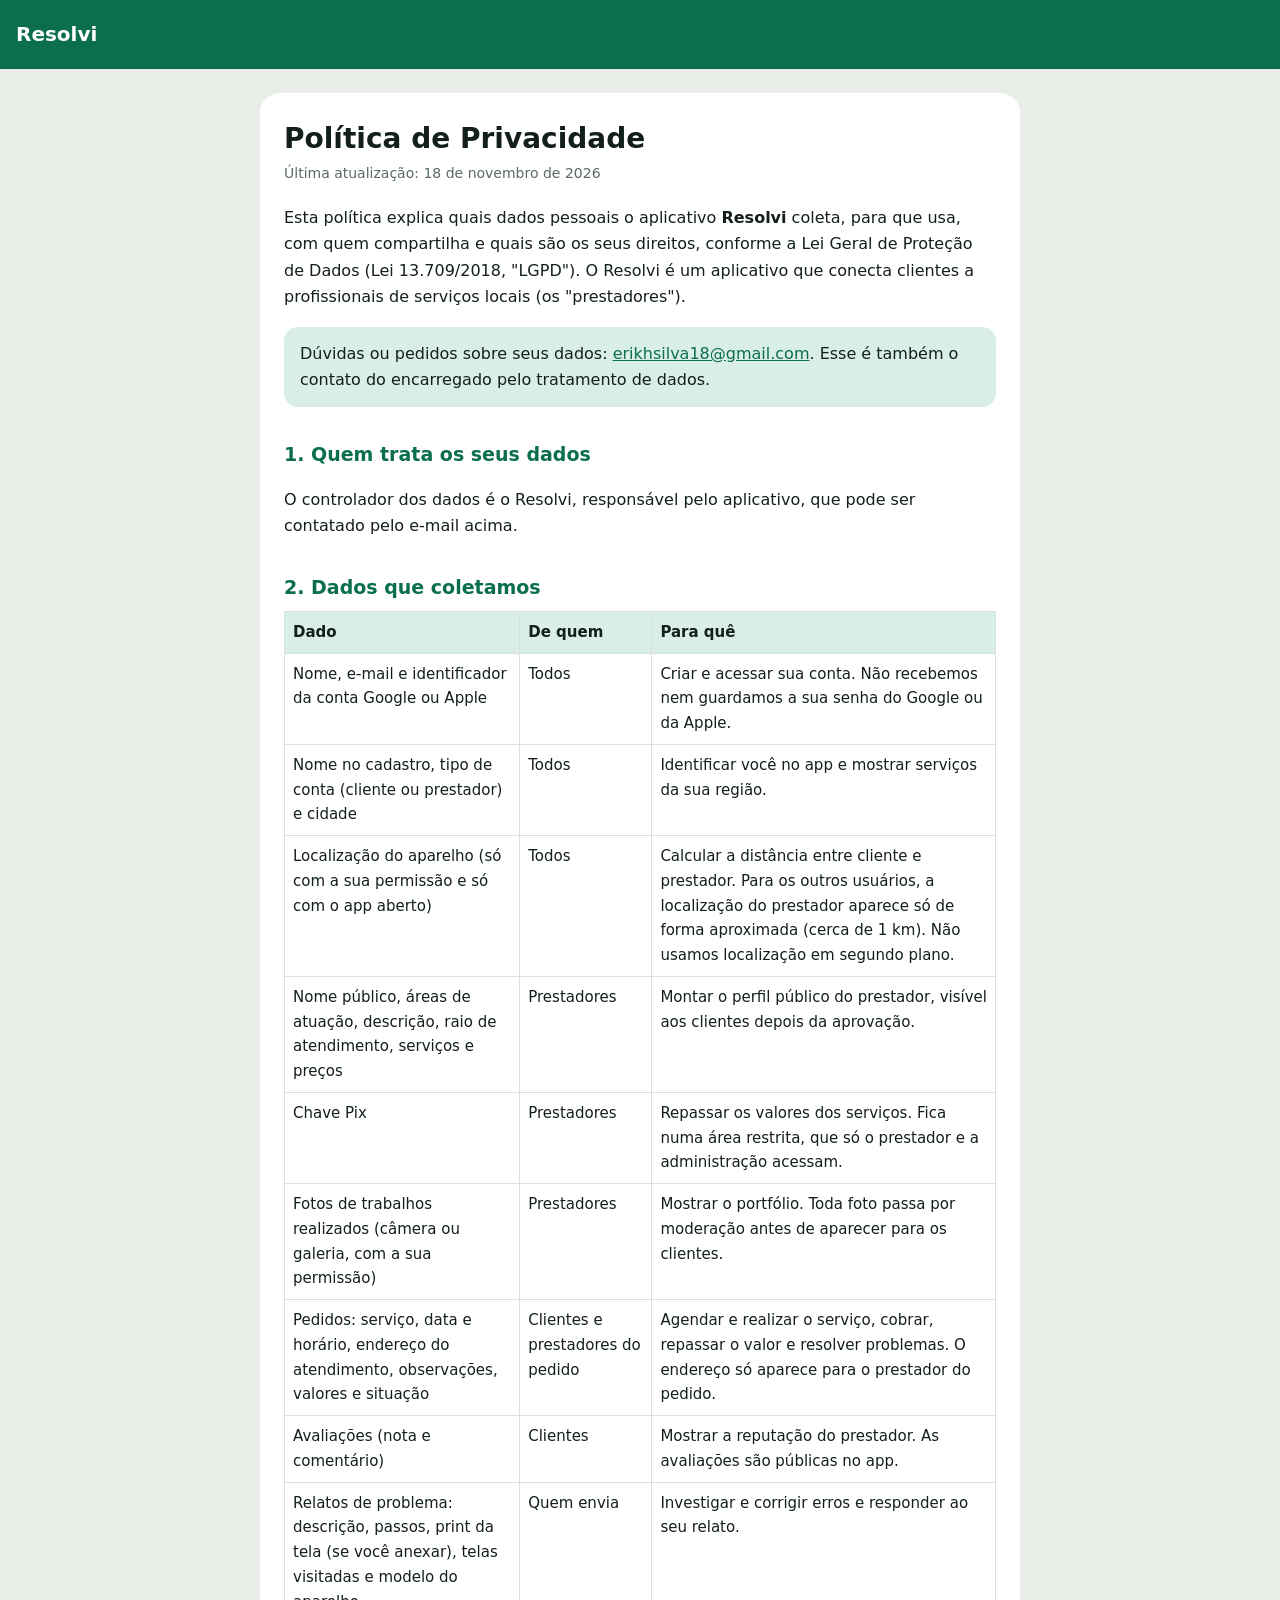
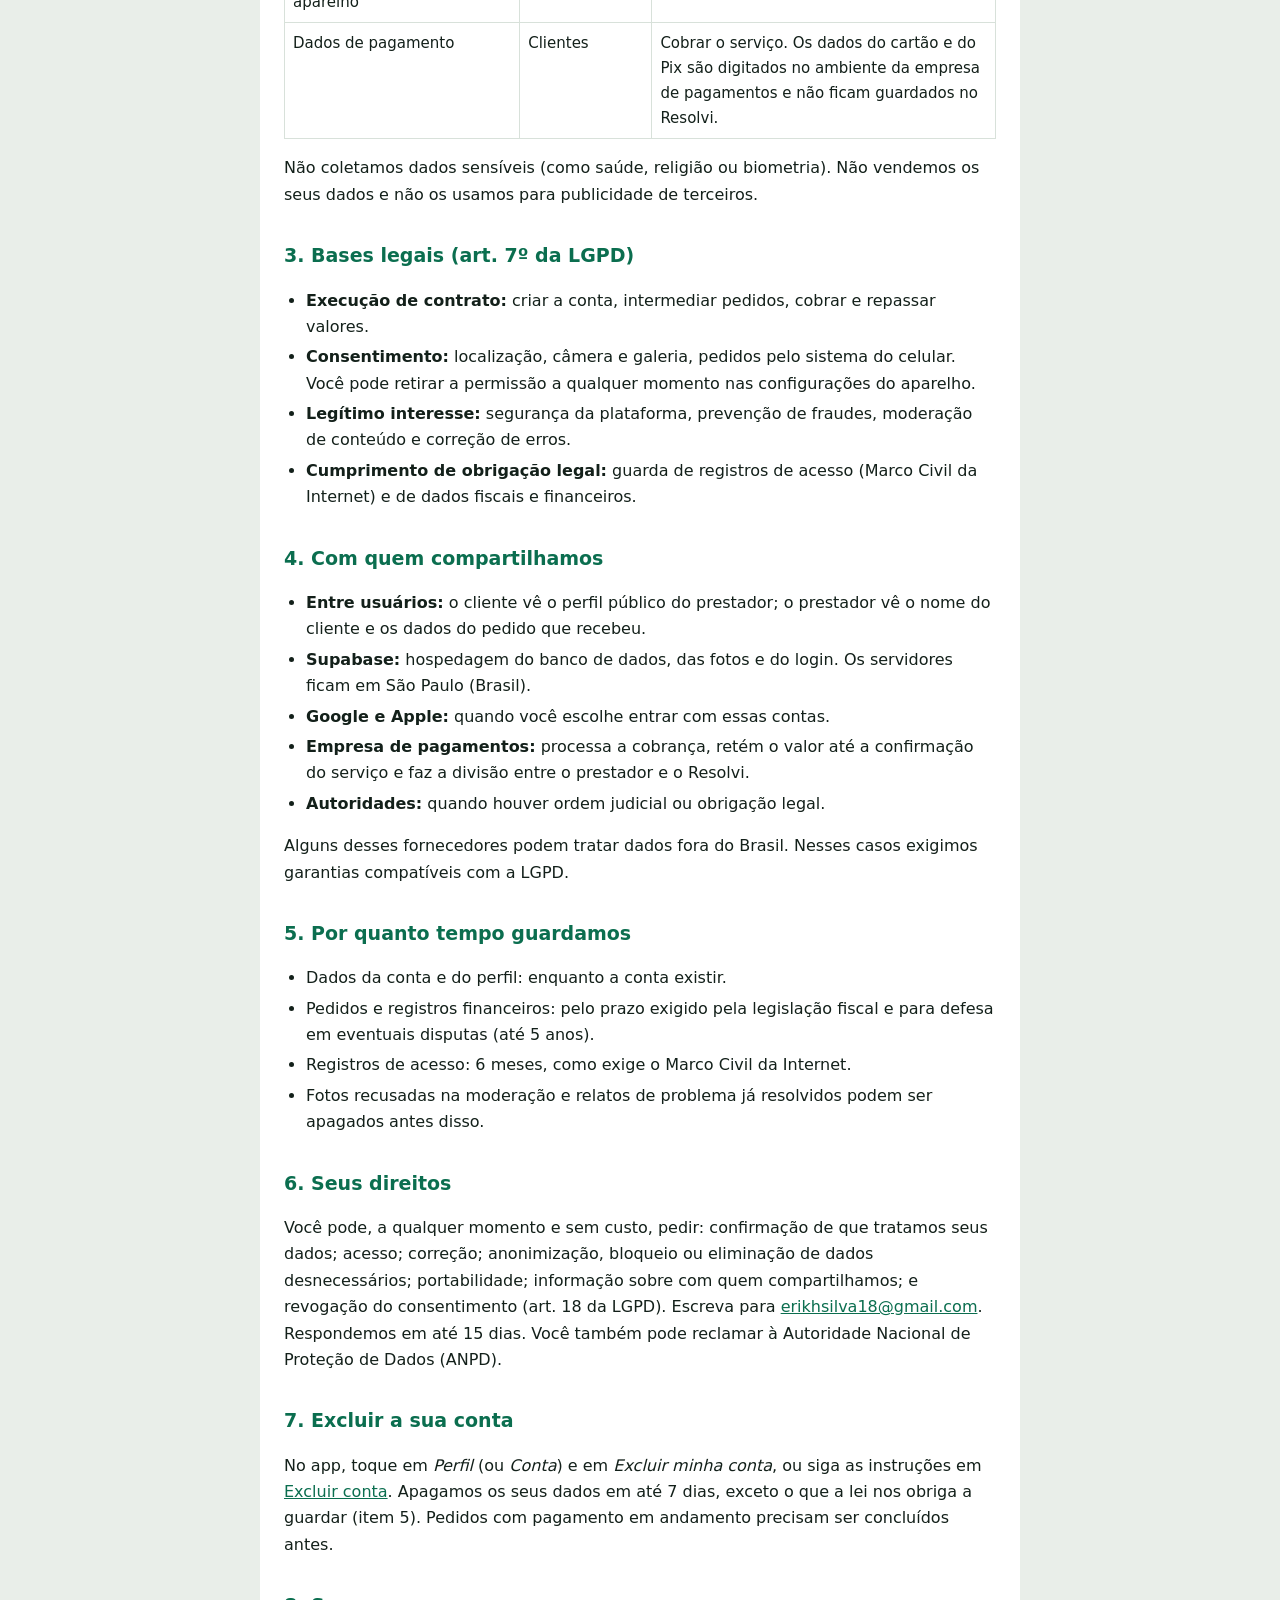
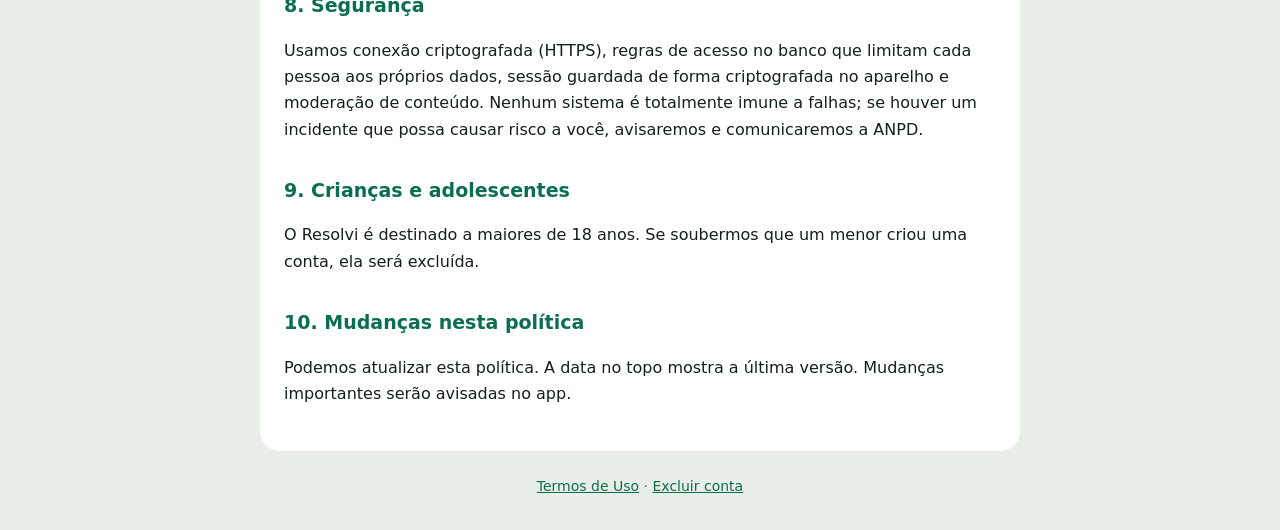
==== privacidade/index.html @ 39bfbbc3 "Páginas de privacidade, termos e exclusão de conta do Resolvi Co-Authored-By: Claude Opus 5.5 <norep" ====
<!doctype html>
<html lang="pt-BR">
<head>
<meta charset="utf-8">
<meta name="viewport" content="width=device-width, initial-scale=1">
<title>Política de Privacidade · Resolvi</title>
<link rel="stylesheet" href="../style.css">
</head>
<body>
<header><a href="../">Resolvi</a></header>
<main>
<h1>Política de Privacidade</h1>
<p class="data">Última atualização: 18 de novembro de 2026</p>

<p>Esta política explica quais dados pessoais o aplicativo <strong>Resolvi</strong> coleta, para que usa, com quem
compartilha e quais são os seus direitos, conforme a Lei Geral de Proteção de Dados (Lei 13.709/2018, "LGPD").
O Resolvi é um aplicativo que conecta clientes a profissionais de serviços locais (os "prestadores").</p>

<div class="caixa">Dúvidas ou pedidos sobre seus dados: <a href="mailto:erikhsilva18@gmail.com">erikhsilva18@gmail.com</a>.
Esse é também o contato do encarregado pelo tratamento de dados.</div>

<h2>1. Quem trata os seus dados</h2>
<p>O controlador dos dados é o Resolvi, responsável pelo aplicativo, que pode ser contatado pelo e-mail acima.</p>

<h2>2. Dados que coletamos</h2>
<table>
<tr><th>Dado</th><th>De quem</th><th>Para quê</th></tr>
<tr><td>Nome, e-mail e identificador da conta Google ou Apple</td><td>Todos</td><td>Criar e acessar sua conta. Não recebemos nem guardamos a sua senha do Google ou da Apple.</td></tr>
<tr><td>Nome no cadastro, tipo de conta (cliente ou prestador) e cidade</td><td>Todos</td><td>Identificar você no app e mostrar serviços da sua região.</td></tr>
<tr><td>Localização do aparelho (só com a sua permissão e só com o app aberto)</td><td>Todos</td><td>Calcular a distância entre cliente e prestador. Para os outros usuários, a localização do prestador aparece só de forma aproximada (cerca de 1 km). Não usamos localização em segundo plano.</td></tr>
<tr><td>Nome público, áreas de atuação, descrição, raio de atendimento, serviços e preços</td><td>Prestadores</td><td>Montar o perfil público do prestador, visível aos clientes depois da aprovação.</td></tr>
<tr><td>Chave Pix</td><td>Prestadores</td><td>Repassar os valores dos serviços. Fica numa área restrita, que só o prestador e a administração acessam.</td></tr>
<tr><td>Fotos de trabalhos realizados (câmera ou galeria, com a sua permissão)</td><td>Prestadores</td><td>Mostrar o portfólio. Toda foto passa por moderação antes de aparecer para os clientes.</td></tr>
<tr><td>Pedidos: serviço, data e horário, endereço do atendimento, observações, valores e situação</td><td>Clientes e prestadores do pedido</td><td>Agendar e realizar o serviço, cobrar, repassar o valor e resolver problemas. O endereço só aparece para o prestador do pedido.</td></tr>
<tr><td>Avaliações (nota e comentário)</td><td>Clientes</td><td>Mostrar a reputação do prestador. As avaliações são públicas no app.</td></tr>
<tr><td>Relatos de problema: descrição, passos, print da tela (se você anexar), telas visitadas e modelo do aparelho</td><td>Quem envia</td><td>Investigar e corrigir erros e responder ao seu relato.</td></tr>
<tr><td>Dados de pagamento</td><td>Clientes</td><td>Cobrar o serviço. Os dados do cartão e do Pix são digitados no ambiente da empresa de pagamentos e não ficam guardados no Resolvi.</td></tr>
</table>
<p>Não coletamos dados sensíveis (como saúde, religião ou biometria). Não vendemos os seus dados e não os usamos
para publicidade de terceiros.</p>

<h2>3. Bases legais (art. 7º da LGPD)</h2>
<ul>
<li><strong>Execução de contrato:</strong> criar a conta, intermediar pedidos, cobrar e repassar valores.</li>
<li><strong>Consentimento:</strong> localização, câmera e galeria, pedidos pelo sistema do celular. Você pode retirar a permissão a qualquer momento nas configurações do aparelho.</li>
<li><strong>Legítimo interesse:</strong> segurança da plataforma, prevenção de fraudes, moderação de conteúdo e correção de erros.</li>
<li><strong>Cumprimento de obrigação legal:</strong> guarda de registros de acesso (Marco Civil da Internet) e de dados fiscais e financeiros.</li>
</ul>

<h2>4. Com quem compartilhamos</h2>
<ul>
<li><strong>Entre usuários:</strong> o cliente vê o perfil público do prestador; o prestador vê o nome do cliente e os dados do pedido que recebeu.</li>
<li><strong>Supabase:</strong> hospedagem do banco de dados, das fotos e do login. Os servidores ficam em São Paulo (Brasil).</li>
<li><strong>Google e Apple:</strong> quando você escolhe entrar com essas contas.</li>
<li><strong>Empresa de pagamentos:</strong> processa a cobrança, retém o valor até a confirmação do serviço e faz a divisão entre o prestador e o Resolvi.</li>
<li><strong>Autoridades:</strong> quando houver ordem judicial ou obrigação legal.</li>
</ul>
<p>Alguns desses fornecedores podem tratar dados fora do Brasil. Nesses casos exigimos garantias compatíveis com a LGPD.</p>

<h2>5. Por quanto tempo guardamos</h2>
<ul>
<li>Dados da conta e do perfil: enquanto a conta existir.</li>
<li>Pedidos e registros financeiros: pelo prazo exigido pela legislação fiscal e para defesa em eventuais disputas (até 5 anos).</li>
<li>Registros de acesso: 6 meses, como exige o Marco Civil da Internet.</li>
<li>Fotos recusadas na moderação e relatos de problema já resolvidos podem ser apagados antes disso.</li>
</ul>

<h2>6. Seus direitos</h2>
<p>Você pode, a qualquer momento e sem custo, pedir: confirmação de que tratamos seus dados; acesso; correção;
anonimização, bloqueio ou eliminação de dados desnecessários; portabilidade; informação sobre com quem compartilhamos;
e revogação do consentimento (art. 18 da LGPD). Escreva para <a href="mailto:erikhsilva18@gmail.com">erikhsilva18@gmail.com</a>.
Respondemos em até 15 dias. Você também pode reclamar à Autoridade Nacional de Proteção de Dados (ANPD).</p>

<h2>7. Excluir a sua conta</h2>
<p>No app, toque em <em>Perfil</em> (ou <em>Conta</em>) e em <em>Excluir minha conta</em>, ou siga as instruções em
<a href="../excluir-conta/">Excluir conta</a>. Apagamos os seus dados em até 7 dias, exceto o que a lei nos obriga a
guardar (item 5). Pedidos com pagamento em andamento precisam ser concluídos antes.</p>

<h2>8. Segurança</h2>
<p>Usamos conexão criptografada (HTTPS), regras de acesso no banco que limitam cada pessoa aos próprios dados, sessão
guardada de forma criptografada no aparelho e moderação de conteúdo. Nenhum sistema é totalmente imune a falhas; se
houver um incidente que possa causar risco a você, avisaremos e comunicaremos a ANPD.</p>

<h2>9. Crianças e adolescentes</h2>
<p>O Resolvi é destinado a maiores de 18 anos. Se soubermos que um menor criou uma conta, ela será excluída.</p>

<h2>10. Mudanças nesta política</h2>
<p>Podemos atualizar esta política. A data no topo mostra a última versão. Mudanças importantes serão avisadas no app.</p>
</main>
<footer><a href="../termos/">Termos de Uso</a> · <a href="../excluir-conta/">Excluir conta</a></footer>
</body>
</html>
---- style.css ----
:root{--bg:#E9EEE9;--surface:#fff;--ink:#13201A;--muted:#5A6B62;--line:#D8E1DA;--brand:#0B6E4F;--soft:#D9EEE4}
*{box-sizing:border-box}
body{margin:0;background:var(--bg);color:var(--ink);font:16px/1.65 Inter,system-ui,-apple-system,"Segoe UI",Roboto,sans-serif}
header{background:var(--brand);color:#fff;padding:18px 16px}
header a{color:#fff;text-decoration:none;font-weight:700;font-size:20px}
main{max-width:760px;margin:24px auto;padding:28px 24px;background:var(--surface);border-radius:20px}
@media (max-width:800px){main{margin:0;border-radius:0;padding:24px 16px}}
h1{font-size:28px;line-height:1.25;margin:0 0 6px}
h2{font-size:19px;margin:32px 0 8px;color:var(--brand)}
.data{color:var(--muted);font-size:14px;margin:0 0 20px}
a{color:var(--brand)}
ul{padding-left:22px}li{margin:4px 0}
table{width:100%;border-collapse:collapse;font-size:15px;margin:8px 0}
th,td{border:1px solid var(--line);padding:8px;text-align:left;vertical-align:top}
th{background:var(--soft)}
.caixa{background:var(--soft);border-radius:14px;padding:14px 16px;margin:16px 0}
footer{max-width:760px;margin:0 auto 32px;padding:0 16px;color:var(--muted);font-size:14px;text-align:center}
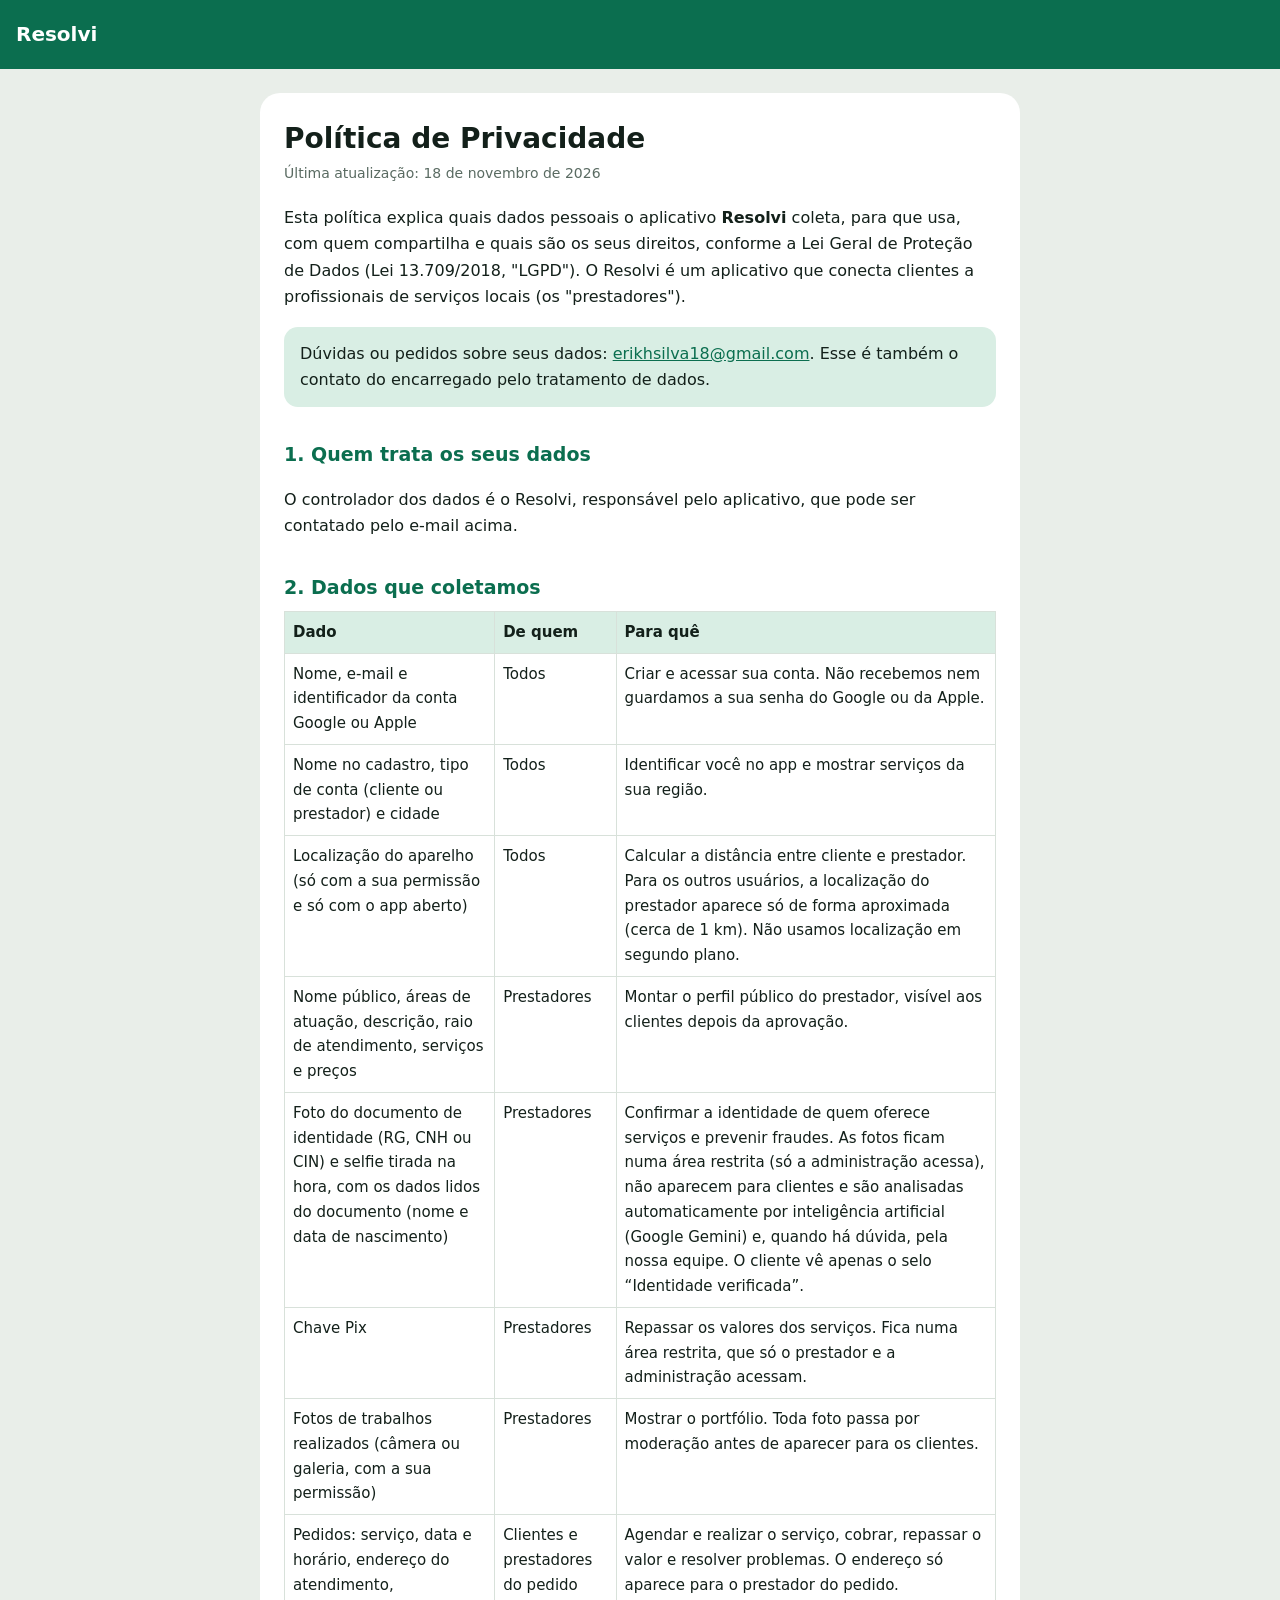
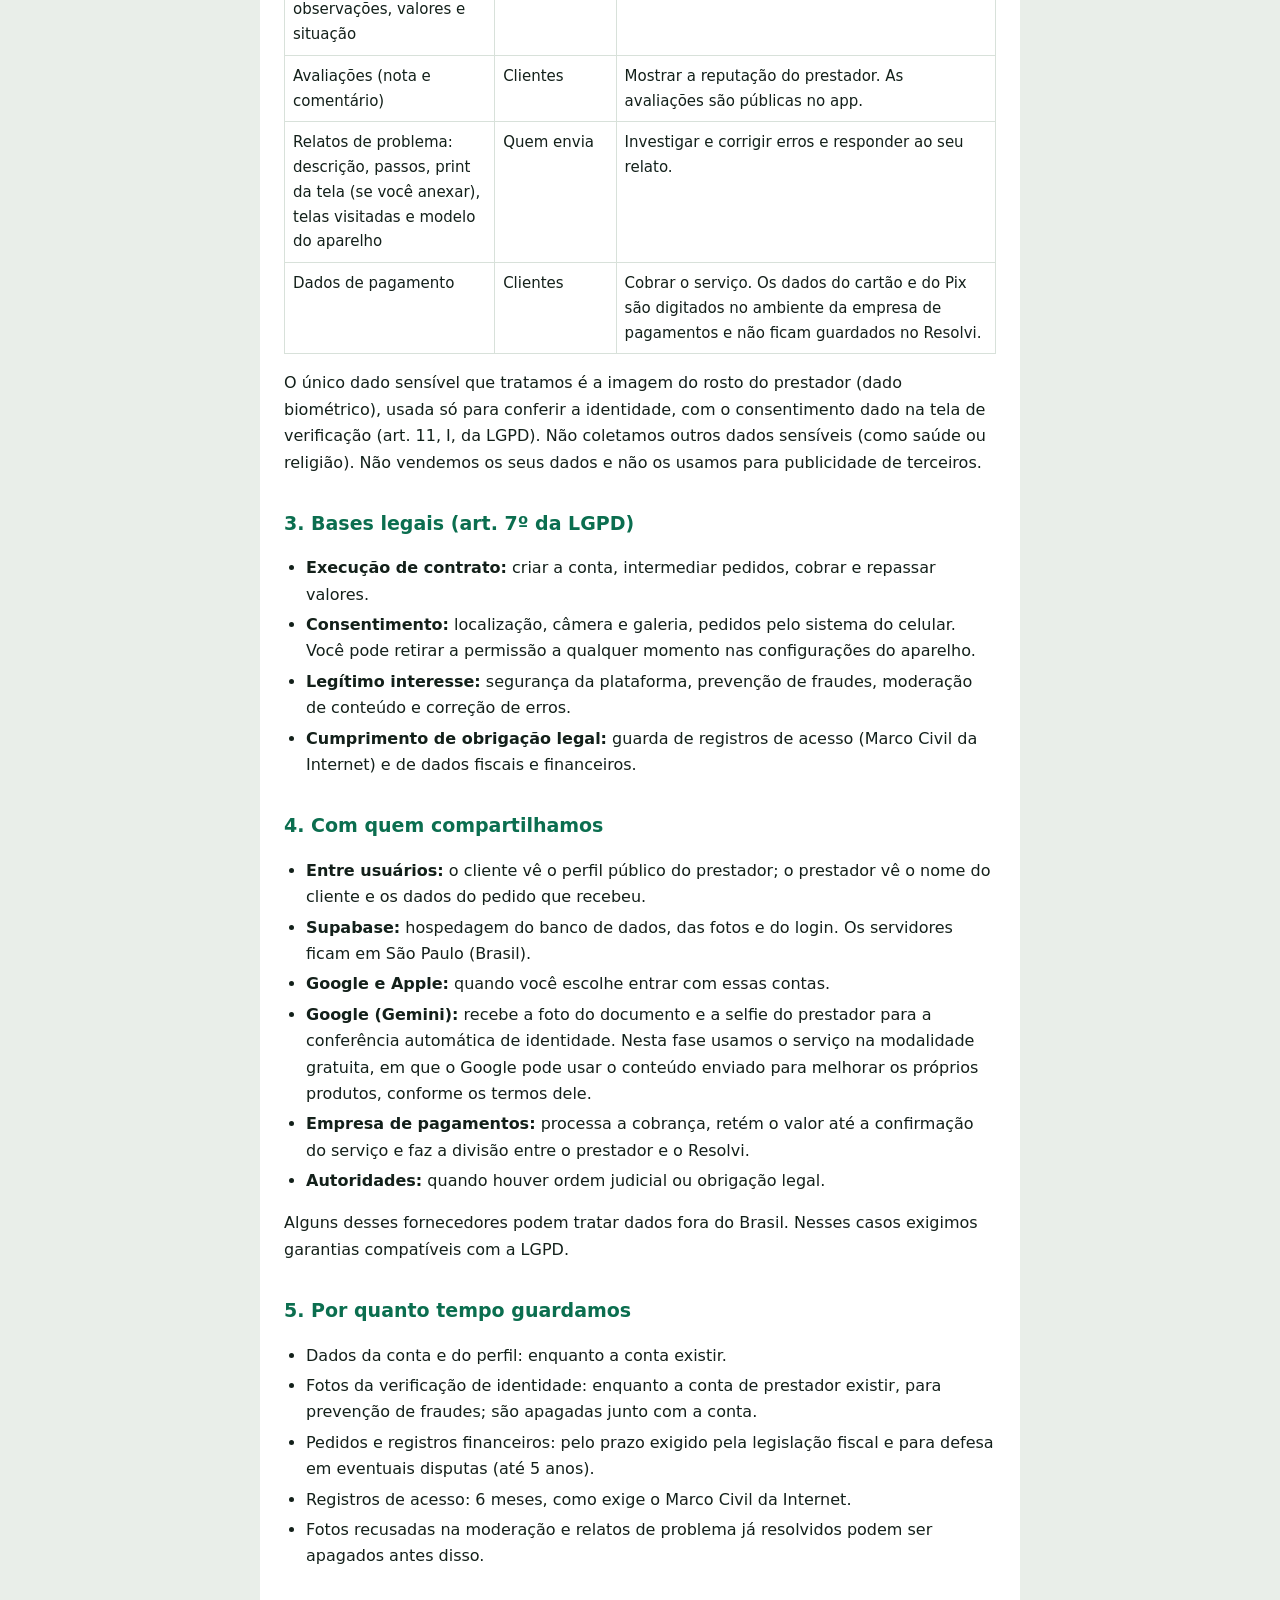
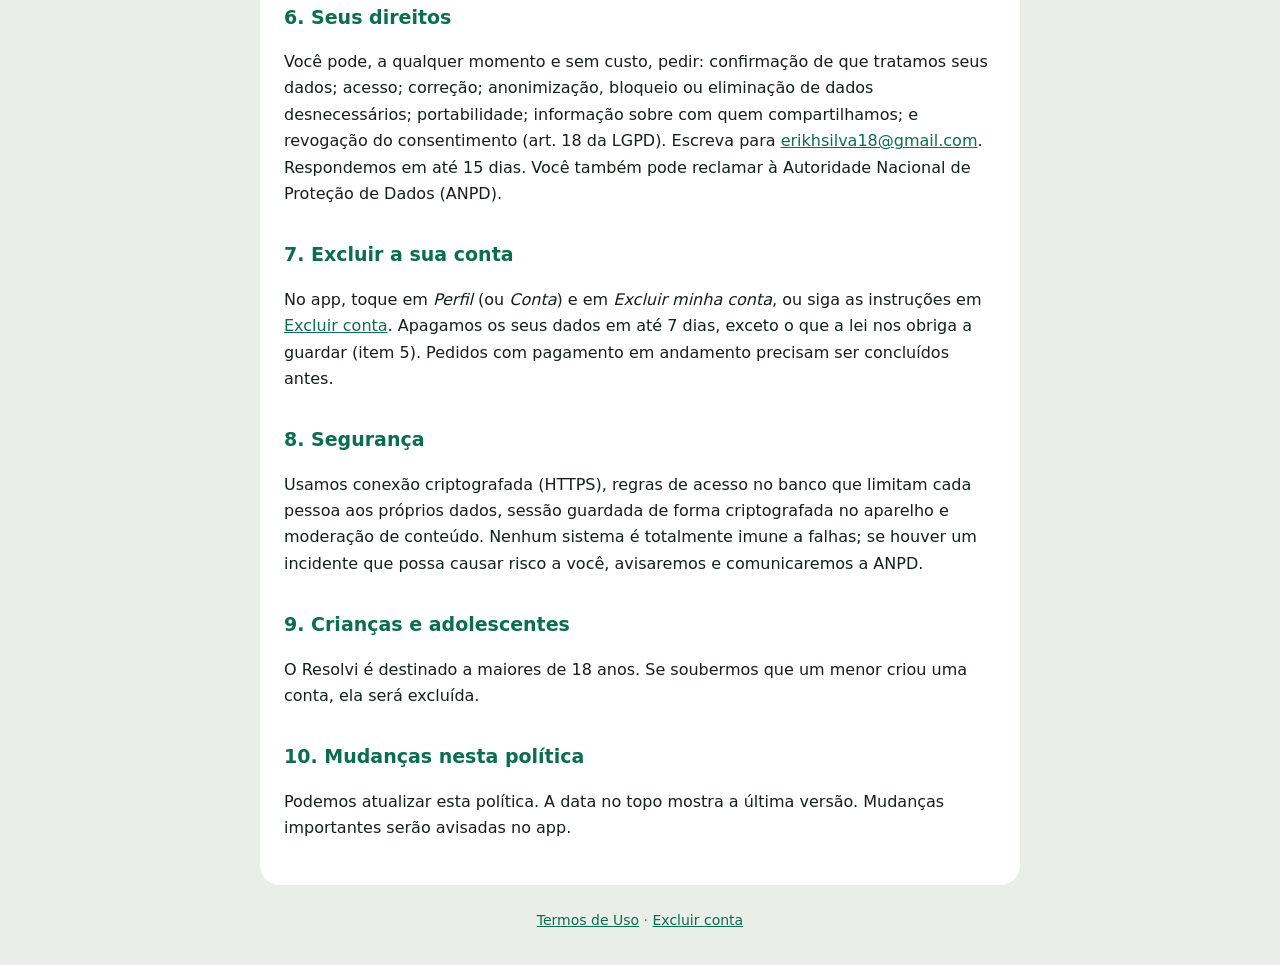
==== commit 01fbc6db: "Termos e privacidade: sem taxa do cliente, garantia, identidade verificada, Destaque" ====
--- a/privacidade/index.html
+++ b/privacidade/index.html
@@ -29,6 +29,7 @@
 <tr><td>Nome no cadastro, tipo de conta (cliente ou prestador) e cidade</td><td>Todos</td><td>Identificar você no app e mostrar serviços da sua região.</td></tr>
 <tr><td>Localização do aparelho (só com a sua permissão e só com o app aberto)</td><td>Todos</td><td>Calcular a distância entre cliente e prestador. Para os outros usuários, a localização do prestador aparece só de forma aproximada (cerca de 1 km). Não usamos localização em segundo plano.</td></tr>
 <tr><td>Nome público, áreas de atuação, descrição, raio de atendimento, serviços e preços</td><td>Prestadores</td><td>Montar o perfil público do prestador, visível aos clientes depois da aprovação.</td></tr>
+<tr><td>Foto do documento de identidade (RG, CNH ou CIN) e selfie tirada na hora, com os dados lidos do documento (nome e data de nascimento)</td><td>Prestadores</td><td>Confirmar a identidade de quem oferece serviços e prevenir fraudes. As fotos ficam numa área restrita (só a administração acessa), não aparecem para clientes e são analisadas automaticamente por inteligência artificial (Google Gemini) e, quando há dúvida, pela nossa equipe. O cliente vê apenas o selo “Identidade verificada”.</td></tr>
 <tr><td>Chave Pix</td><td>Prestadores</td><td>Repassar os valores dos serviços. Fica numa área restrita, que só o prestador e a administração acessam.</td></tr>
 <tr><td>Fotos de trabalhos realizados (câmera ou galeria, com a sua permissão)</td><td>Prestadores</td><td>Mostrar o portfólio. Toda foto passa por moderação antes de aparecer para os clientes.</td></tr>
 <tr><td>Pedidos: serviço, data e horário, endereço do atendimento, observações, valores e situação</td><td>Clientes e prestadores do pedido</td><td>Agendar e realizar o serviço, cobrar, repassar o valor e resolver problemas. O endereço só aparece para o prestador do pedido.</td></tr>
@@ -36,8 +37,9 @@
 <tr><td>Relatos de problema: descrição, passos, print da tela (se você anexar), telas visitadas e modelo do aparelho</td><td>Quem envia</td><td>Investigar e corrigir erros e responder ao seu relato.</td></tr>
 <tr><td>Dados de pagamento</td><td>Clientes</td><td>Cobrar o serviço. Os dados do cartão e do Pix são digitados no ambiente da empresa de pagamentos e não ficam guardados no Resolvi.</td></tr>
 </table>
-<p>Não coletamos dados sensíveis (como saúde, religião ou biometria). Não vendemos os seus dados e não os usamos
-para publicidade de terceiros.</p>
+<p>O único dado sensível que tratamos é a imagem do rosto do prestador (dado biométrico), usada só para conferir a
+identidade, com o consentimento dado na tela de verificação (art. 11, I, da LGPD). Não coletamos outros dados sensíveis
+(como saúde ou religião). Não vendemos os seus dados e não os usamos para publicidade de terceiros.</p>
 
 <h2>3. Bases legais (art. 7º da LGPD)</h2>
 <ul>
@@ -52,6 +54,7 @@
 <li><strong>Entre usuários:</strong> o cliente vê o perfil público do prestador; o prestador vê o nome do cliente e os dados do pedido que recebeu.</li>
 <li><strong>Supabase:</strong> hospedagem do banco de dados, das fotos e do login. Os servidores ficam em São Paulo (Brasil).</li>
 <li><strong>Google e Apple:</strong> quando você escolhe entrar com essas contas.</li>
+<li><strong>Google (Gemini):</strong> recebe a foto do documento e a selfie do prestador para a conferência automática de identidade. Nesta fase usamos o serviço na modalidade gratuita, em que o Google pode usar o conteúdo enviado para melhorar os próprios produtos, conforme os termos dele.</li>
 <li><strong>Empresa de pagamentos:</strong> processa a cobrança, retém o valor até a confirmação do serviço e faz a divisão entre o prestador e o Resolvi.</li>
 <li><strong>Autoridades:</strong> quando houver ordem judicial ou obrigação legal.</li>
 </ul>
@@ -60,6 +63,7 @@
 <h2>5. Por quanto tempo guardamos</h2>
 <ul>
 <li>Dados da conta e do perfil: enquanto a conta existir.</li>
+<li>Fotos da verificação de identidade: enquanto a conta de prestador existir, para prevenção de fraudes; são apagadas junto com a conta.</li>
 <li>Pedidos e registros financeiros: pelo prazo exigido pela legislação fiscal e para defesa em eventuais disputas (até 5 anos).</li>
 <li>Registros de acesso: 6 meses, como exige o Marco Civil da Internet.</li>
 <li>Fotos recusadas na moderação e relatos de problema já resolvidos podem ser apagados antes disso.</li>
